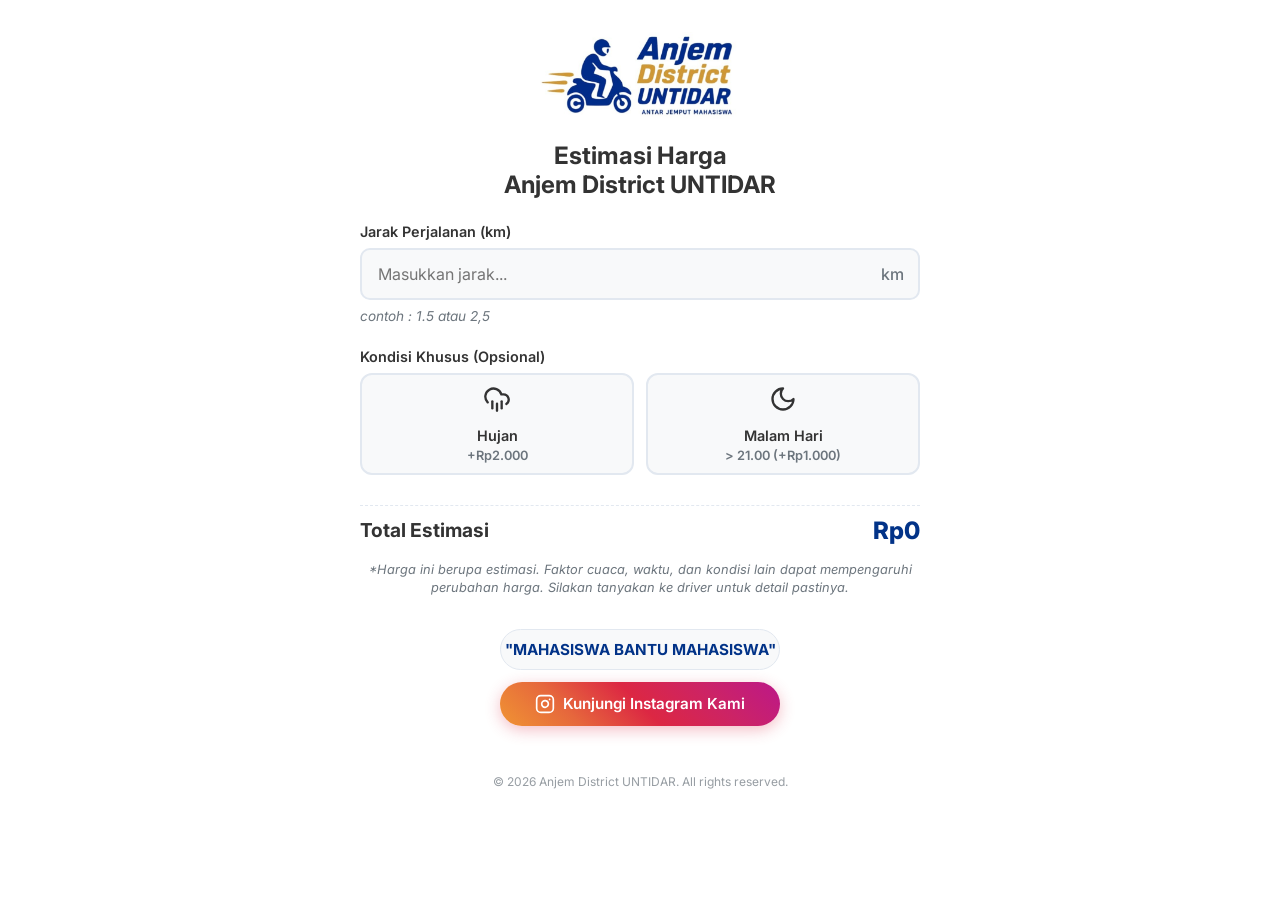
==== main.html @ 0014abbc "Update: Rename HTML file to main.html" ====
<!DOCTYPE html>
<html lang="id">

<head>
    <meta charset="UTF-8">
    <meta name="viewport" content="width=device-width, initial-scale=1.0">
    <title>Kalkulator Estimasi Harga Antar-Jemput</title>
    <link href="https://fonts.googleapis.com/css2?family=Inter:wght@400;500;600;700&display=swap" rel="stylesheet">
    <link rel="stylesheet" href="style.css">
</head>

<body>

    <div class="logo-container">
        <img src="asset/logo.jpeg" alt="Logo Anjem District" class="main-logo">
    </div>
    <h1>Estimasi Harga <br>Anjem District UNTIDAR</h1>

    <div class="form-group">
        <label for="distance">Jarak Perjalanan (km)</label>
        <div class="input-wrapper">
            <input type="number" id="distance" min="0.1" step="0.1" placeholder="Masukkan jarak..." required>
            <span>km</span>
        </div>
        <div class="input-hint">contoh : 1.5 atau 2,5</div>
        <div class="error-message" id="distance-error">Silakan masukkan jarak yang valid (minimal 0.1 km).</div>
    </div>

    <label>Kondisi Khusus (Opsional)</label>
    <div class="options-grid">
        <label class="option-card">
            <input type="checkbox" id="option-rain" value="2000">
            <div class="option-content">
                <div class="option-icon">
                    <svg xmlns="http://www.w3.org/2000/svg" width="28" height="28" viewBox="0 0 24 24" fill="none"
                        stroke="currentColor" stroke-width="2" stroke-linecap="round" stroke-linejoin="round">
                        <path d="M4 14.899A7 7 0 1 1 15.71 8h1.79a4.5 4.5 0 0 1 2.5 8.242"></path>
                        <path d="M16 14v6"></path>
                        <path d="M8 14v6"></path>
                        <path d="M12 16v6"></path>
                    </svg>
                </div>
                <div class="option-title">Hujan</div>
                <div class="option-price">+Rp2.000</div>
            </div>
        </label>

        <label class="option-card">
            <input type="checkbox" id="option-night" value="1000">
            <div class="option-content">
                <div class="option-icon">
                    <svg xmlns="http://www.w3.org/2000/svg" width="28" height="28" viewBox="0 0 24 24" fill="none"
                        stroke="currentColor" stroke-width="2" stroke-linecap="round" stroke-linejoin="round">
                        <path d="M12 3a6 6 0 0 0 9 9 9 9 0 1 1-9-9Z"></path>
                    </svg>
                </div>
                <div class="option-title">Malam Hari</div>
                <div class="option-price">> 21.00 (+Rp1.000)</div>
            </div>
        </label>
    </div>

    <div class="result-container" id="result-container">
        <div class="total-row">
            <span class="total-label">Total Estimasi</span>
            <span class="total-amount" id="cost-total">Rp0</span>
        </div>
        <p class="disclaimer-text">
            *Harga ini berupa estimasi. Faktor cuaca, waktu, dan kondisi lain dapat mempengaruhi perubahan harga.
            Silakan tanyakan ke driver untuk detail pastinya.
        </p>
    </div>

    <div class="social-container">
        <div class="motto-container">
            <p class="motto">"MAHASISWA BANTU MAHASISWA"</p>
        </div>
        <a href="https://www.instagram.com/anjem.district.untidar?igsh=MWt0OW1idzZ3aTNhNQ==" target="_blank"
            rel="noopener noreferrer" class="btn-instagram">
            <svg xmlns="http://www.w3.org/2000/svg" width="20" height="20" viewBox="0 0 24 24" fill="none"
                stroke="currentColor" stroke-width="2" stroke-linecap="round" stroke-linejoin="round">
                <rect x="2" y="2" width="20" height="20" rx="5" ry="5"></rect>
                <path d="M16 11.37A4 4 0 1 1 12.63 8 4 4 0 0 1 16 11.37z"></path>
                <line x1="17.5" y1="6.5" x2="17.51" y2="6.5"></line>
            </svg>
            Kunjungi Instagram Kami
        </a>
    </div>

    <div class="footer">
        <p class="copyright">© 2026 Anjem District UNTIDAR. All rights reserved.</p>
    </div>

    <script src="script.js"></script>
</body>

</html>
---- style.css ----
:root {
    --primary: #023388;
    --primary-hover: #0065a0;
    --bg-color: #F0F4F8;
    --card-bg: #FFFFFF;
    --text-main: #333333;
    --text-muted: #6c757d;
    --border-color: #e2e8f0;
    --accent-bg: #F8F9FA;
}

* {
    margin: 0;
    padding: 0;
    box-sizing: border-box;
    font-family: 'Inter', sans-serif;
}

body {
    background-color: var(--card-bg);
    color: var(--text-main);
    padding: 32px 20px;
    max-width: 600px;
    margin: 0 auto;
}

.logo-container {
    text-align: center;
    margin-bottom: 16px;
}

.main-logo {
    max-width: 200px;
    height: auto;
    border-radius: 8px;
    /* opsional: memberikan sudut halus */
}

h1 {
    font-size: 1.5rem;
    font-weight: 700;
    text-align: center;
    margin-bottom: 24px;
    color: var(--text-main);
}

.form-group {
    margin-bottom: 24px;
}

label {
    display: block;
    font-size: 0.9rem;
    font-weight: 600;
    margin-bottom: 8px;
    color: var(--text-main);
}

.input-wrapper {
    position: relative;
    display: flex;
    align-items: center;
}

.input-wrapper span {
    position: absolute;
    right: 16px;
    color: var(--text-muted);
    font-weight: 500;
}

input[type="number"] {
    width: 100%;
    padding: 14px 45px 14px 16px;
    border: 2px solid var(--border-color);
    border-radius: 10px;
    font-size: 1rem;
    outline: none;
    transition: all 0.2s ease;
    background-color: var(--accent-bg);
}

input[type="number"]:focus {
    border-color: var(--primary);
    background-color: var(--card-bg);
}

.options-grid {
    display: grid;
    grid-template-columns: 1fr 1fr;
    gap: 12px;
    margin-bottom: 8px;
}

.option-card {
    position: relative;
    cursor: pointer;
}

.option-card input {
    position: absolute;
    opacity: 0;
    cursor: pointer;
    height: 0;
    width: 0;
}

.option-content {
    display: flex;
    flex-direction: column;
    align-items: center;
    justify-content: center;
    padding: 16px 12px;
    background-color: var(--accent-bg);
    border: 2px solid var(--border-color);
    border-radius: 12px;
    transition: all 0.3s ease;
    text-align: center;
    height: 90%;
}

.option-icon {
    font-size: 1.5rem;
    margin-bottom: 8px;
}

.option-title {
    font-weight: 600;
    font-size: 0.9rem;
    margin-bottom: 4px;
}

.option-price {
    font-size: 0.8rem;
    color: var(--text-muted);
}

.option-card input:checked~.option-content {
    background-color: var(--primary);
    border-color: var(--primary);
    color: white;
    box-shadow: 0 4px 12px rgba(0, 124, 195, 0.3);
}

.option-card input:checked~.option-content .option-price {
    color: rgba(255, 255, 255, 0.8);
}

.result-container {
    margin-top: 10px;
    padding-top: 10px;
    border-top: 1px dashed var(--border-color);
}

.total-row {
    display: flex;
    justify-content: space-between;
    align-items: center;
}

.total-label {
    font-size: 1.2rem;
    font-weight: 700;
    color: var(--text-main);
}

.total-amount {
    font-size: 1.5rem;
    font-weight: 800;
    color: var(--primary);
}

/* Error state */
.disclaimer-text {
    font-size: 0.8rem;
    color: var(--text-muted);
    margin-top: 16px;
    line-height: 1.4;
    text-align: center;
    font-style: italic;
}

.input-hint {
    font-size: 0.85rem;
    color: var(--text-muted);
    margin-top: 8px;
    font-style: italic;
}

.error-message {
    color: #dc3545;
    font-size: 0.85rem;
    margin-top: 8px;
    display: none;
}

.social-container {
    margin-top: 32px;
    display: flex;
    flex-direction: column;
    align-items: center;
    gap: 12px;
}

.motto-container {
    width: 100%;
    display: flex;
    justify-content: center;
}

.motto {
    font-weight: 700;
    font-size: 0.95rem;
    color: var(--primary);
    background-color: var(--accent-bg);
    padding: 10px 0;
    border-radius: 50px;
    text-align: center;
    width: 100%;
    max-width: 280px;
    border: 1px solid var(--border-color);
}

.btn-instagram {
    display: inline-flex;
    justify-content: center;
    align-items: center;
    gap: 8px;
    background: linear-gradient(45deg, #f09433 0%, #e6683c 25%, #dc2743 50%, #cc2366 75%, #bc1888 100%);
    color: white;
    padding: 12px 0;
    border-radius: 50px;
    text-decoration: none;
    font-weight: 600;
    font-size: 0.95rem;
    transition: all 0.3s ease;
    box-shadow: 0 4px 15px rgba(220, 39, 67, 0.3);
    width: 100%;
    max-width: 280px;
}

.btn-instagram:hover {
    transform: translateY(-2px);
    box-shadow: 0 6px 20px rgba(220, 39, 67, 0.4);
}

.btn-instagram:active {
    transform: translateY(0);
}

.footer {
    margin-top: 48px;
    text-align: center;
}

.copyright {
    font-size: 0.75rem;
    color: var(--text-muted);
    opacity: 0.7;
}

@media (max-width: 480px) {
    .total-amount {
        font-size: 1.3rem;
    }
}
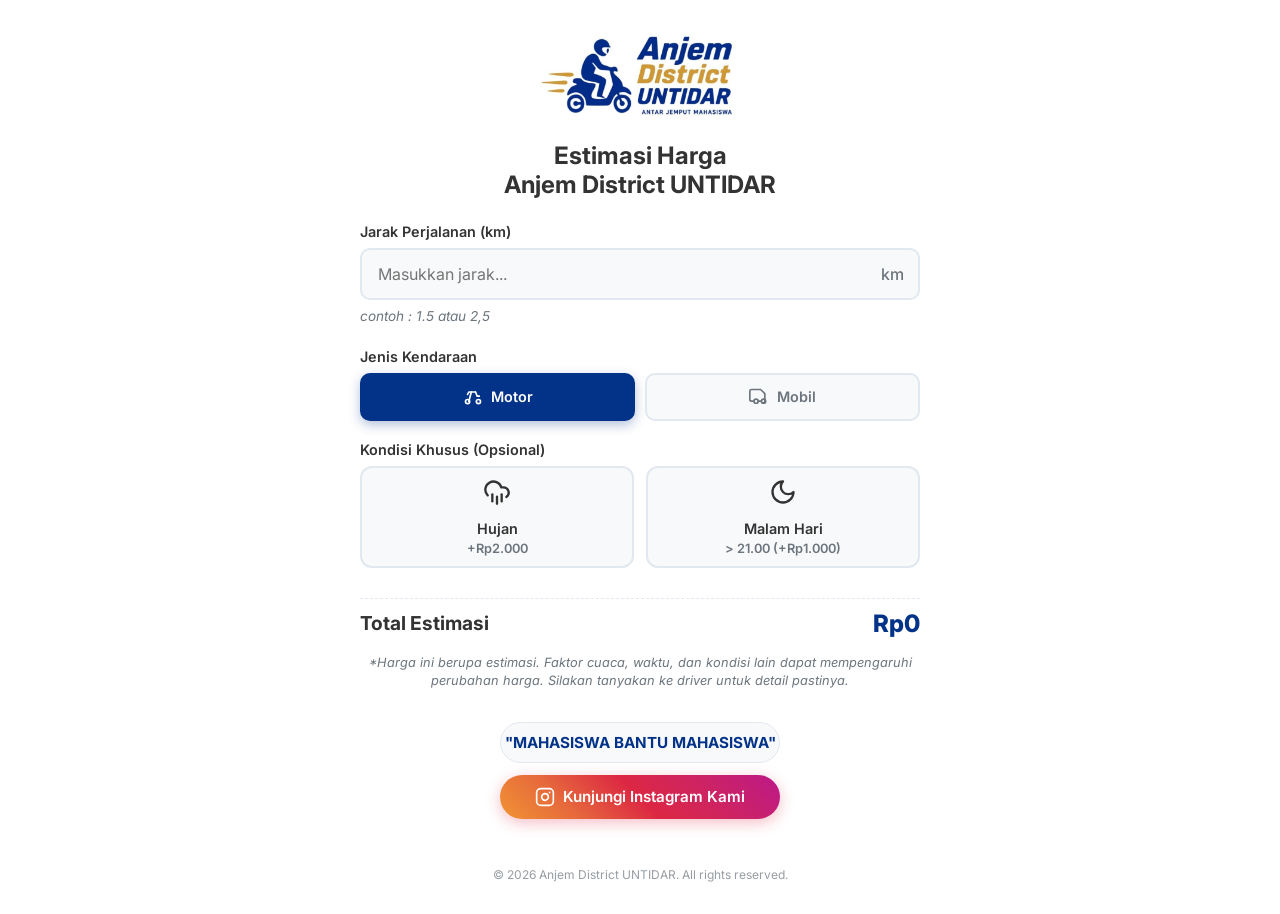
==== commit 15c46531: "Update: main.html, script.js, style.css" ====
--- a/main.html
+++ b/main.html
@@ -26,9 +26,36 @@
         <div class="error-message" id="distance-error">Silakan masukkan jarak yang valid (minimal 0.1 km).</div>
     </div>
 
+    <label>Jenis Kendaraan</label>
+    <div class="vehicle-toggle">
+        <button class="vehicle-btn active" id="btn-motor" onclick="setVehicle('motor')">
+            <svg xmlns="http://www.w3.org/2000/svg" width="20" height="20" viewBox="0 0 24 24" fill="none"
+                stroke="currentColor" stroke-width="2" stroke-linecap="round" stroke-linejoin="round">
+                <circle cx="5.5" cy="17.5" r="2.5"></circle>
+                <circle cx="18.5" cy="17.5" r="2.5"></circle>
+                <path d="M15 6h-5L7 17"></path>
+                <path d="M15 6l2 5h2.5"></path>
+                <path d="M10 6H7L5.5 9"></path>
+            </svg>
+            Motor
+        </button>
+        <button class="vehicle-btn" id="btn-mobil" onclick="setVehicle('mobil')">
+            <svg xmlns="http://www.w3.org/2000/svg" width="20" height="20" viewBox="0 0 24 24" fill="none"
+                stroke="currentColor" stroke-width="2" stroke-linecap="round" stroke-linejoin="round">
+                <path d="M5 17H3a2 2 0 0 1-2-2V5a2 2 0 0 1 2-2h11l5 5v9a2 2 0 0 1-2 2h-1"></path>
+                <circle cx="8.5" cy="17" r="2.5"></circle>
+                <circle cx="17.5" cy="17" r="2.5"></circle>
+                <path d="M14 17H11"></path>
+            </svg>
+            Mobil
+        </button>
+    </div>
+
+    <!-- Kondisi Khusus: Motor -->
+    <div id="kondisi-container">
     <label>Kondisi Khusus (Opsional)</label>
     <div class="options-grid">
-        <label class="option-card">
+        <label class="option-card" id="card-rain">
             <input type="checkbox" id="option-rain" value="2000">
             <div class="option-content">
                 <div class="option-icon">
@@ -58,6 +85,78 @@
                 <div class="option-price">> 21.00 (+Rp1.000)</div>
             </div>
         </label>
+    </div>
+    </div>
+
+    <!-- Kondisi Khusus: Mobil -->
+    <div id="kondisi-mobil-container" style="display:none;">
+    <label>Kondisi Khusus (Opsional)</label>
+    <div class="options-grid">
+        <label class="option-card">
+            <input type="checkbox" id="mobil-option-night" value="2000">
+            <div class="option-content">
+                <div class="option-icon">
+                    <svg xmlns="http://www.w3.org/2000/svg" width="28" height="28" viewBox="0 0 24 24" fill="none"
+                        stroke="currentColor" stroke-width="2" stroke-linecap="round" stroke-linejoin="round">
+                        <path d="M12 3a6 6 0 0 0 9 9 9 9 0 1 1-9-9Z"></path>
+                    </svg>
+                </div>
+                <div class="option-title">Larut Malam</div>
+                <div class="option-price">+Rp2.000</div>
+            </div>
+        </label>
+
+        <label class="option-card">
+            <input type="checkbox" id="mobil-option-rain" value="3000">
+            <div class="option-content">
+                <div class="option-icon">
+                    <svg xmlns="http://www.w3.org/2000/svg" width="28" height="28" viewBox="0 0 24 24" fill="none"
+                        stroke="currentColor" stroke-width="2" stroke-linecap="round" stroke-linejoin="round">
+                        <path d="M4 14.899A7 7 0 1 1 15.71 8h1.79a4.5 4.5 0 0 1 2.5 8.242"></path>
+                        <path d="M16 14v6"></path>
+                        <path d="M8 14v6"></path>
+                        <path d="M12 16v6"></path>
+                    </svg>
+                </div>
+                <div class="option-title">Hujan</div>
+                <div class="option-price">+Rp3.000</div>
+            </div>
+        </label>
+
+        <label class="option-card">
+            <input type="checkbox" id="mobil-option-kos-ringan" value="30000">
+            <div class="option-content">
+                <div class="option-icon">
+                    <svg xmlns="http://www.w3.org/2000/svg" width="28" height="28" viewBox="0 0 24 24" fill="none"
+                        stroke="currentColor" stroke-width="2" stroke-linecap="round" stroke-linejoin="round">
+                        <rect x="1" y="3" width="15" height="13" rx="2"></rect>
+                        <path d="M16 8h4l3 3v5h-7V8z"></path>
+                        <circle cx="5.5" cy="18.5" r="2.5"></circle>
+                        <circle cx="18.5" cy="18.5" r="2.5"></circle>
+                    </svg>
+                </div>
+                <div class="option-title">Pindahan Kos Ringan</div>
+                <div class="option-price">+Rp30.000</div>
+            </div>
+        </label>
+
+        <label class="option-card">
+            <input type="checkbox" id="mobil-option-kos-berat" value="60000">
+            <div class="option-content">
+                <div class="option-icon">
+                    <svg xmlns="http://www.w3.org/2000/svg" width="28" height="28" viewBox="0 0 24 24" fill="none"
+                        stroke="currentColor" stroke-width="2" stroke-linecap="round" stroke-linejoin="round">
+                        <path d="M5 17H3a2 2 0 0 1-2-2V5a2 2 0 0 1 2-2h11l5 5v9a2 2 0 0 1-2 2h-1"></path>
+                        <circle cx="8.5" cy="17" r="2.5"></circle>
+                        <circle cx="17.5" cy="17" r="2.5"></circle>
+                        <path d="M14 17H11"></path>
+                    </svg>
+                </div>
+                <div class="option-title">Pindahan Kos Berat</div>
+                <div class="option-price">+Rp60.000</div>
+            </div>
+        </label>
+    </div>
     </div>
 
     <div class="result-container" id="result-container">
--- a/style.css
+++ b/style.css
@@ -91,6 +91,47 @@
     gap: 12px;
     margin-bottom: 8px;
 }
+
+/* ==============================
+   Vehicle Toggle
+============================== */
+.vehicle-toggle {
+    display: flex;
+    gap: 10px;
+    margin-bottom: 20px;
+}
+
+.vehicle-btn {
+    flex: 1;
+    display: flex;
+    align-items: center;
+    justify-content: center;
+    gap: 8px;
+    padding: 12px 16px;
+    border: 2px solid var(--border-color);
+    border-radius: 10px;
+    background-color: var(--accent-bg);
+    color: var(--text-muted);
+    font-family: 'Inter', sans-serif;
+    font-size: 0.9rem;
+    font-weight: 600;
+    cursor: pointer;
+    transition: all 0.25s ease;
+}
+
+.vehicle-btn:hover {
+    border-color: var(--primary);
+    color: var(--primary);
+}
+
+.vehicle-btn.active {
+    background-color: var(--primary);
+    border-color: var(--primary);
+    color: white;
+    box-shadow: 0 4px 12px rgba(2, 51, 136, 0.3);
+}
+
+
 
 .option-card {
     position: relative;
